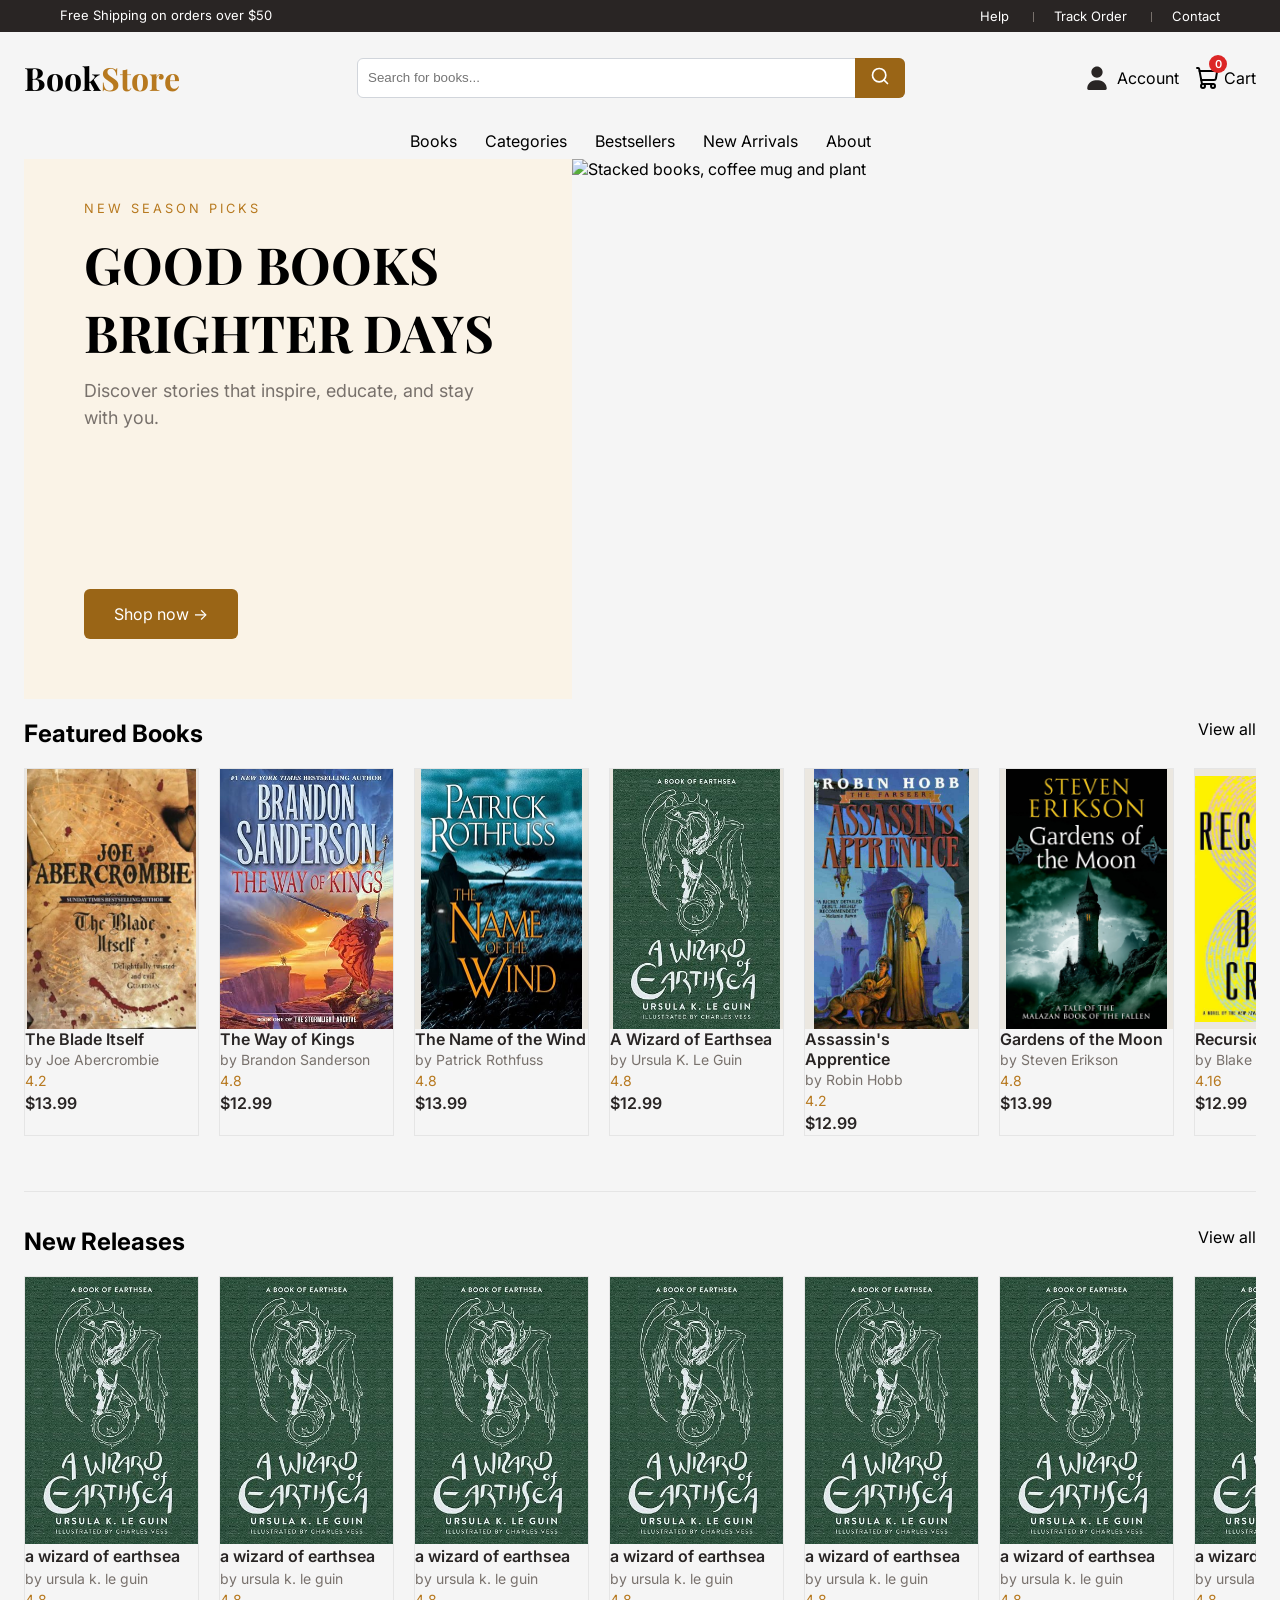
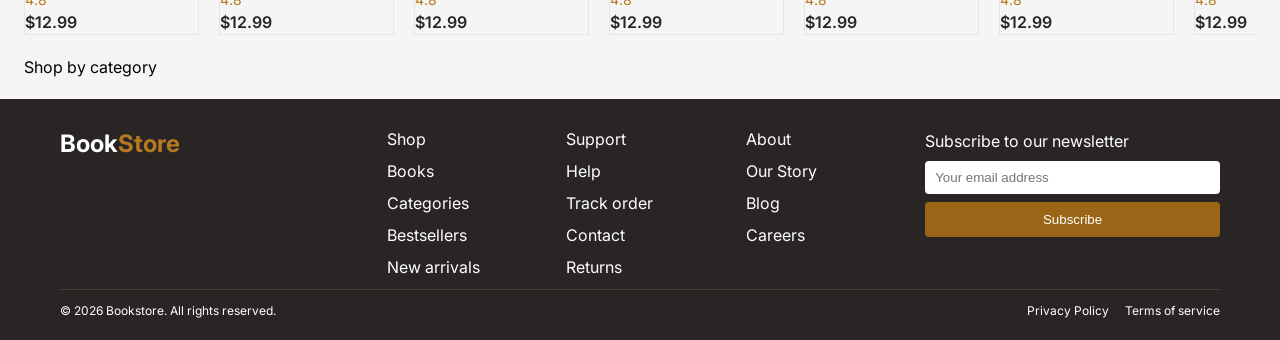
==== index.html @ 1096e8d1 "Baseline of the bookstore project, most of the design (home page, all-books page, checkout, cart 80 " ====
<!DOCTYPE html>
    <html>
        <head>
            <meta charset="UTF-8">
            <meta name="viewport" content="width=device-width, initial-scale=1.0">

            <link rel="preconnect" href="https://fonts.googleapis.com">
            <link rel="preconnect" href="https://fonts.gstatic.com" crossorigin>

            <link href="https://fonts.googleapis.com/css2?family=Inter:wght@400;500;600;700&family=Playfair+Display:wght@400;500;600;700&display=swap" rel="stylesheet">

            <title>BookStore</title>
            <link rel="stylesheet" href="index.css">
        </head>

        <body>
            <div class="main-container">
                <header class="header">
                    <div class="header-top">
                        <div class="header-top-left">
                            <p class="header-top-text">
                                Free Shipping on orders over $50
                            </p>
                        </div>

                        <div class="header-top-right">
                            <a href="#" class="header-top-link">
                                Help
                            </a>

                            <a href="#" class="header-top-link">
                                Track Order
                            </a>

                            <a href="#" class="header-top-link">
                                Contact
                            </a>
                        </div>
                    </div>

                    <div class="container">
                        <div class="header-bottom">
                            <h1>Book<span>Store</span></h1>


                            <div class="header-bottom-middle">
                                <input type="search" class="header-search" placeholder="Search for books...">

                                <button class="search-button">
                                    <svg xmlns="http://www.w3.org/2000/svg" width="20" height="20" viewBox="0 0 24 24" fill="none" stroke="currentColor" stroke-width="2" stroke-linecap="round" stroke-linejoin="round" class="search-icon lucide lucide-search"><path d="m21 21-4.34-4.34"/><circle cx="11" cy="11" r="8"/>
                                    </svg>
                                </button>
                                
                            </div>

                            <div class="header-bottom-right">

                                <a href="#" aria-label="account">
                                    <svg class="account-icon" xmlns="http://www.w3.org/2000/svg" viewBox="0 0 640 640"><path d="M320 312C386.3 312 440 258.3 440 192C440 125.7 386.3 72 320 72C253.7 72 200 125.7 200 192C200 258.3 253.7 312 320 312zM290.3 368C191.8 368 112 447.8 112 546.3C112 562.7 125.3 576 141.7 576L498.3 576C514.7 576 528 562.7 528 546.3C528 447.8 448.2 368 349.7 368L290.3 368z"/></svg>
                                    <span class="icon-label"> Account</span>
                                </a>

                                
                                <a href="cart.html" aria-label="cart">
                                    <svg xmlns="http://www.w3.org/2000/svg" width="24" height="24" viewBox="0 0 24 24" fill="none" stroke="currentColor" stroke-width="2" stroke-linecap="round" stroke-linejoin="round" class=" cart-icon lucide lucide-shopping-cart"><path d="m2.05 2.05 1.099-.028a1 1 0 0 1 1.008.815l2.69 14.347A1 1 0 0 0 7.83 18H18"/><path d="M4.563 5h16.435a1 1 0 0 1 .981 1.204l-1.026 6.226A2 2 0 0 1 18.962 14H6.25"/><circle cx="18" cy="20" r="2"/><circle cx="8" cy="20" r="2"/></svg>
                                    <span class="icon-label">Cart</span>
                                    <span class="cart-count">0</span>
                                </a>
                            </div>



                        </div>
                    </div>

                    <nav class="nav-menu">
                        <a class="nav-link" href="books.html">
                            Books
                        </a>

                        <a class="nav-link" href="books.html">
                            Categories
                        </a>
                        
                        <a class="nav-link" href="#">
                            Bestsellers
                        </a>

                        <a class="nav-link" href="#">
                            New Arrivals
                        </a>

                        <a class="nav-link" href="#">
                            About
                        </a>
                    </nav>
                </header>

                <section class="hero-section">
                    <div class="hero-content">
                        <div class="hero-content-text">
                            <p class="hero-eyebrow">
                                New season picks
                            </p>

                            <h2 class="hero-title">
                                GOOD BOOKS BRIGHTER DAYS
                            </h2>

                            <p class="hero-description">
                                Discover stories that inspire, educate, and stay with you.
                            </p>
                        </div>
                        
                        <a class="hero-button" href="books.html">
                            Shop now &rarr;
                        </a>
                    </div>

                    <img src="images/designer.png" alt="Stacked books, coffee mug and plant" class="hero-image">

                </section>

                <div class="container">
                    <main class="main-content">
                        <div class="featured-books-banner">
                            <h3 class="featured-books-title">
                                Featured Books
                            </h3>

                            <a class="view-all-link" href="#">
                                View all
                            </a>
                        </div>

                        <div class="featured-books-content">
                        </div>

                        <div class="new-releases-banner">
                            <h3 class="new-releases-title">
                                New Releases
                            </h3>

                            <a class="view-all-link" href="#">
                                View all
                            </a>
                        </div>


                        <div class="new-releases-content">
                            <div class="book-card">
                                <img src="images/a-wizard-of-earthsea.jpg" alt="A Wizard of Earthsea" class="book-image">

                                <p class="book-title">
                                    a wizard of earthsea
                                </p>
                                <p class="book-author">
                                    by ursula k. le guin
                                </p>

                                <p class="book-rating">
                                    4.8
                                </p>

                                <p class="book-price">
                                    $12.99
                                </p>
                            </div>
                            <div class="book-card">
                                <img src="images/a-wizard-of-earthsea.jpg" alt="A Wizard of Earthsea" class="book-image">

                                <p class="book-title">
                                    a wizard of earthsea
                                </p>
                                <p class="book-author">
                                    by ursula k. le guin
                                </p>

                                <p class="book-rating">
                                    4.8
                                </p>

                                <p class="book-price">
                                    $12.99
                                </p>
                            </div>

                            <div class="book-card">
                                <img src="images/a-wizard-of-earthsea.jpg" alt="A Wizard of Earthsea" class="book-image">

                                <p class="book-title">
                                    a wizard of earthsea
                                </p>
                                <p class="book-author">
                                    by ursula k. le guin
                                </p>

                                <p class="book-rating">
                                    4.8
                                </p>

                                <p class="book-price">
                                    $12.99
                                </p>
                            </div>

                            <div class="book-card">
                                <img src="images/a-wizard-of-earthsea.jpg" alt="A Wizard of Earthsea" class="book-image">

                                <p class="book-title">
                                    a wizard of earthsea
                                </p>
                                <p class="book-author">
                                    by ursula k. le guin
                                </p>

                                <p class="book-rating">
                                    4.8
                                </p>

                                <p class="book-price">
                                    $12.99
                                </p>
                            </div>

                            <div class="book-card">
                                <img src="images/a-wizard-of-earthsea.jpg" alt="A Wizard of Earthsea" class="book-image">

                                <p class="book-title">
                                    a wizard of earthsea
                                </p>
                                <p class="book-author">
                                    by ursula k. le guin
                                </p>

                                <p class="book-rating">
                                    4.8
                                </p>

                                <p class="book-price">
                                    $12.99
                                </p>
                            </div>

                            <div class="book-card">
                                <img src="images/a-wizard-of-earthsea.jpg" alt="A Wizard of Earthsea" class="book-image">

                                <p class="book-title">
                                    a wizard of earthsea
                                </p>
                                <p class="book-author">
                                    by ursula k. le guin
                                </p>

                                <p class="book-rating">
                                    4.8
                                </p>

                                <p class="book-price">
                                    $12.99
                                </p>
                            </div>

                            <div class="book-card">
                                <img src="images/a-wizard-of-earthsea.jpg" alt="A Wizard of Earthsea" class="book-image">

                                <p class="book-title">
                                    a wizard of earthsea
                                </p>
                                <p class="book-author">
                                    by ursula k. le guin
                                </p>

                                <p class="book-rating">
                                    4.8
                                </p>

                                <p class="book-price">
                                    $12.99
                                </p>
                            </div>

                            <div class="book-card">
                                <img src="images/a-wizard-of-earthsea.jpg" alt="A Wizard of Earthsea" class="book-image">

                                <p class="book-title">
                                    a wizard of earthsea
                                </p>
                                <p class="book-author">
                                    by ursula k. le guin
                                </p>

                                <p class="book-rating">
                                    4.8
                                </p>

                                <p class="book-price">
                                    $12.99
                                </p>
                            </div>

                            <div class="book-card">
                                <img src="images/a-wizard-of-earthsea.jpg" alt="A Wizard of Earthsea" class="book-image">

                                <p class="book-title">
                                    a wizard of earthsea
                                </p>
                                <p class="book-author">
                                    by ursula k. le guin
                                </p>

                                <p class="book-rating">
                                    4.8
                                </p>

                                <p class="book-price">
                                    $12.99
                                </p>
                            </div>

                            <div class="book-card">
                                <img src="images/a-wizard-of-earthsea.jpg" alt="A Wizard of Earthsea" class="book-image">

                                <p class="book-title">
                                    a wizard of earthsea
                                </p>
                                <p class="book-author">
                                    by ursula k. le guin
                                </p>

                                <p class="book-rating">
                                    4.8
                                </p>

                                <p class="book-price">
                                    $12.99
                                </p>
                            </div>
                        </div>

                        <div>
                            <p>
                                Shop by category
                            </p>
                        </div>
                        
                    </main>                
                </div>



                <footer class="footer">
                    <div class="top-footer">
                        <div class="footer-brand">
                            <h3 class="footer-title">
                                Book<span>Store</span>
                            </h3>

                            <div class="footer-socials">

                            </div>
                        </div>
                        <div class="footer-shop">
                            <a href="#">
                                Shop
                            </a>

                            <a href="#">
                                Books
                            </a>

                            <a href="#">
                                Categories
                            </a>

                            <a href="#">
                                Bestsellers
                            </a>

                            <a href="#">
                                New arrivals
                            </a>
                        </div>

                        <div class="footer-support">
                            <a href="#">
                                Support
                            </a>

                            <a href="#">
                                Help
                            </a>

                            <a href="#">
                                Track order
                            </a>

                            <a href="#">
                                Contact
                            </a>

                            <a href="#">
                                Returns
                            </a>
                        </div>

                        <div class="footer-about">
                            <a href="#">
                                About
                            </a>

                            <a href="#">
                                Our Story
                            </a>

                            <a href="#">
                                Blog
                            </a>

                            <a href="#">
                                Careers
                            </a>
                        </div>

                        <div class="footer-newsletter">
                            <p>Subscribe to our newsletter</p>
                            <input type="email" class="newsletter-input" placeholder="Your email address">
                            <button class="newsletter-button">
                                Subscribe
                            </button>
                        </div>
                    </div>

                    <div class="bottom-footer">
                        <p>
                            © 2026 Bookstore. All rights reserved.
                        </p>

                        <div class="bottom-footer-right">
                            <p>
                                Privacy Policy
                            </p>

                            <p>
                                Terms of service
                            </p>
                        </div>
                    </div>
                </footer>


            </div>
            <script src="scripts/index.js" type="module"></script>
            <script src="scripts/cart.js" type="module"></script>
        </body>
    </html>
---- index.css ----
:root{
    --card-width: 175px;
    /* Brand */
    --color-primary: #9A6516;        /* buttons, search button, focus border */
    --color-primary-dark: #7D5011;   /* hover state (new, same hue but darker) */
    --color-accent: #B7791F;         /* logo span, eyebrow, ratings */

    /* Neutrals */
    --color-dark: #292524;           /* top bar, footer, titles, prices */
    --color-dark-border: #44403c;    /* footer divider */
    --color-text-muted: #78716C;     /* authors, descriptions */
    --color-bg: rgb(245, 245, 245);  /* page background */
    --color-cream: #FAF3E7;          /* hero background */
    --color-surface: #ebe7e0;        /* book image background */
    --color-border: #e5e5e5;         /* cards, dividers */
    --color-input-border: #d1d5db;   /* search input */
}

* {
    box-sizing: border-box;
}

body{
    margin: 0;
    font-family: 'Inter', sans-serif;
    background-color: rgb(245, 245, 245);
}
h1{
    font-family: 'Playfair Display', serif;
}

p{
    margin: 0;
    line-height: 1.5;
}

a{
    text-decoration: none;
    color: inherit;
}

.container{
    max-width: 1400px;
    margin: 0 auto;
    width: 100%;
    padding: 0 24px;
}

/* HEADER */

.header{
    display: flex;
    flex-direction: column;
}

/* HEADER TOP */

.header-top{
    display: flex;
    justify-content: space-between;
    flex-direction: row;
    align-items: center;
    background-color: #292524;
    font-size: 13px;
    color: white;
    padding: 4px 60px;
}
.header-top-right{
    display: flex;
    flex-direction: row;
}
.header-top-link {
    padding: 4px 0;
}
.header-top-link:not(:last-child)::after {
    content: "";
    border-right: 1px solid #78716C;
    height: 10px;
    display: inline-block;
    margin: 0 20px;
    vertical-align: middle;
}

/* HEADER BOTTOM */

.header-bottom{
    display: grid;
    grid-template-columns: auto 1fr auto;
    align-items: center;
    justify-content: space-between;
    margin: 24px 0;
    gap: 20px;

}

.header-bottom h1{
    margin: 0;
}

.header-bottom-middle{
    position: relative;
    padding: 0 26px;
    width: 100%;
    max-width: 600px;
    justify-self: center;
}

.header-search{
    height: 40px;
    width: 100%;
    border: 1px solid #d1d5db;
    padding: 10px 56px 10px 10px;
    border-radius: 6px;
}

.header-search:focus{
    outline: none;
    border-color: var(--color-primary);
    box-shadow: 0 0 0 2px rgba(183, 121, 31, 0.15);
}

.search-button{
    position: absolute;
    right: 26px;
    top: 0;
    height: 100%;
    width: 50px;
    background-color: var(--color-primary);
    border: none;
    border-radius: 0 6px 6px 0;
    cursor: pointer;
}
.search-icon{
    color: white;
    padding: 0px;
}

.header-bottom-right{
    display: flex;
    gap: 16px;
}

.header-bottom h1 span{
    color: #B7791F;
}

.header-bottom-right a{
    display: flex;
    align-items: center;
    position: relative;
}

.cart-count{
    position: absolute;
    top: -8px;
    left: 14px;
    min-width: 18px;
    height: 18px;
    padding: 0 5px;
    border-radius: 9px;
    background-color: #dc2626;
    color: white;
    font-size: 11px;
    font-weight: 600;
    line-height: 18px;
    text-align: center;
}

.account-icon{
    width: 30px;
    height: 30px;
    margin-right: 5px;
    fill: #292524;
}
.cart-icon{
    margin-right: 5px;
}

/* NAVIGATION MENU */

.nav-menu{
    display: flex;
    flex-direction: row;
    justify-content: center;
    gap: 20px;
}

.nav-link{
    padding: 8px 4px;
}

/* HERO SECTION */

.hero-section{
    display: flex;
    flex-direction: row;
    max-width: 1400px;
    margin: 0 auto;
    width: 100%;
    padding: 0 24px;
}

.hero-content{
    display: flex;
    flex-direction: column;
    justify-content: space-between;
    flex: 1;
    background-color: #FAF3E7;
    padding: 40px 60px 60px 60px;
}

.hero-image{
    width: 100%;
    flex: 1.6;
    object-fit: cover;
    height: 60vh;
    object-position: center 75%;
}

.hero-title{
    font-family: 'Playfair Display', serif;
    font-size: clamp(32px, 4vw, 56px);
    margin: 12px 0;
}

.hero-eyebrow{
    font-size: clamp(11px, 1vw, 14px);
    color:#B7791F;
    letter-spacing: 3px;
    text-transform: uppercase;
}

.hero-description{
    font-size: clamp(14px, 1.4vw, 20px);
    color: #78716C;
}

.hero-button{
    background-color: var(--color-primary);
    font-size: 16px;
    color: white;
    border: none;
    border-radius: 6px;
    padding: 15px 30px;
    margin-top: 20px;
    cursor: pointer;
    align-self: flex-start;
}

/* MAIN CONTENT */

.main-content{
    display: flex;
    flex-direction: column;
    gap: 20px;
    padding: 20px 0;
}

.featured-books-content{
    display: flex;
    flex-direction: row;
    gap: 20px;
    overflow-x: auto;
}

.featured-books-title, .new-releases-title{
    margin: 0;
    font-size: 24px;
}

.featured-books-banner{
    display: flex;
    justify-content: space-between;
}

.new-releases-banner{
    display: flex;
    justify-content: space-between;
    border-top: 1px solid #e5e5e5;
    padding-top: 35px;
    margin-top: 35px;
}

.book-card{
    display: flex;
    flex-direction: column;
    flex-shrink: 0;
    width: var(--card-width);
    border: #e5e5e5 solid 1px;
}

.book-image-container{
    aspect-ratio: 2 / 3;
    background: #ebe7e0;
    overflow: hidden;
}

.book-image{
    width: 100%;
    height: 100%;
    object-fit: contain;
}

.book-title{
    font-size: 16px;
    font-weight: 600;
    color: #292524;
}

.book-author{
    font-size: 14px;
    color: #78716C;
}

.book-rating{
    font-size: 14px;
    color: #B7791F;
}

.book-price{
    font-size: 16px;
    font-weight: 600;
    color: #292524;
}

.new-releases-content{
    display: flex;
    flex-direction: row;
    gap: 20px;
    overflow-x: auto;
}

/* FOOTER */

.footer{
    background-color: #292524;
    color: white;
    padding: 30px 60px 20px 60px;
}

.top-footer{
    display: grid;
    grid-template-columns: 2fr repeat(3, 1fr) 2fr;
    gap: 32px;
}

.newsletter-input, .newsletter-button{
    width: 100%;
}

.footer-title{
    font-size: 24px;
    margin: 0;
}

.footer-brand{
    display: flex;
    flex-direction: column;
}

.footer-shop{
    display: flex;
    flex-direction: column;
    gap: 12px;
}
.footer-support{
    display: flex;
    flex-direction: column;
    gap: 12px;
}

.footer-about{
    display: flex;
    flex-direction: column;
    gap: 12px;
}

.footer-newsletter{
    display: flex;
    flex-direction: column;
    gap: 8px;
}

.footer h3 span{
    color: #B7791F;
}

.bottom-footer p{
    font-size: 12px;
}

.bottom-footer{
    display: flex;
    justify-content: space-between;
    margin-top: 12px;
    border-top: 1px solid #44403c;
    padding-top: 12px;
}
.bottom-footer-right{
    display: flex;
    gap: 16px;
}

.newsletter-button{
    padding: 10px;
    background-color: var(--color-primary);
    color: white;
    border: none;
    border-radius: 4px;
    cursor: pointer;
}

.newsletter-input{
    padding: 9px 10px;
    border-radius: 4px;
    border: none;
}

/* MEDIA QUERIES */

@media (max-width: 935px){
    .header-bottom, .header-top{
        padding: 4px 16px;
    }
    .header-bottom{
    display: grid;
    grid-template-columns: auto auto;
    grid-template-areas: 
    "logo actions"
    "search search"
    ;
    align-items: center;
    
    }
    .header-bottom h1{grid-area: logo;}
    .header-bottom-middle{
        grid-area: search; 
        max-width: 100%;
        padding: 0;
    }
    .search-button{
        right: 0;
    }
    .header-bottom-right{grid-area: actions;}

    .top-footer{
        grid-template-columns: repeat(3, 1fr);
    }

    .footer-brand, .footer-newsletter{
        grid-column: 1/-1;
    }

}

@media (max-width: 768px){
    .hero-section{
        flex-direction: column;
    }
    .hero-content{
        padding: 20px 16px 40px 16px;
    }
    .hero-image{
        height: auto;
        max-height: 400px;
        object-position: center;
    }
}


@media (max-width: 640px){
    .nav-menu{
        overflow-x: auto;
        justify-content: safe center;
        padding: 4px 16px;
    }
    .nav-link{
        flex-shrink: 0;
    }
}

@media (max-width: 520px){
    .icon-label{
        display: none;
    }
    .account-icon,
    .cart-icon{
        margin-right: 0;
    }
    .header-bottom h1{
        font-size: 24px;
    }
    .header-top{
        flex-direction: column;
        padding: 4px 16px;
    }

    .top-footer{
        grid-template-columns: repeat(2, 1fr);
    }
    .footer{
        padding: 30px 16px 20px;
    }

    .bottom-footer{
        flex-direction: column;
        gap: 8px;
    }
}
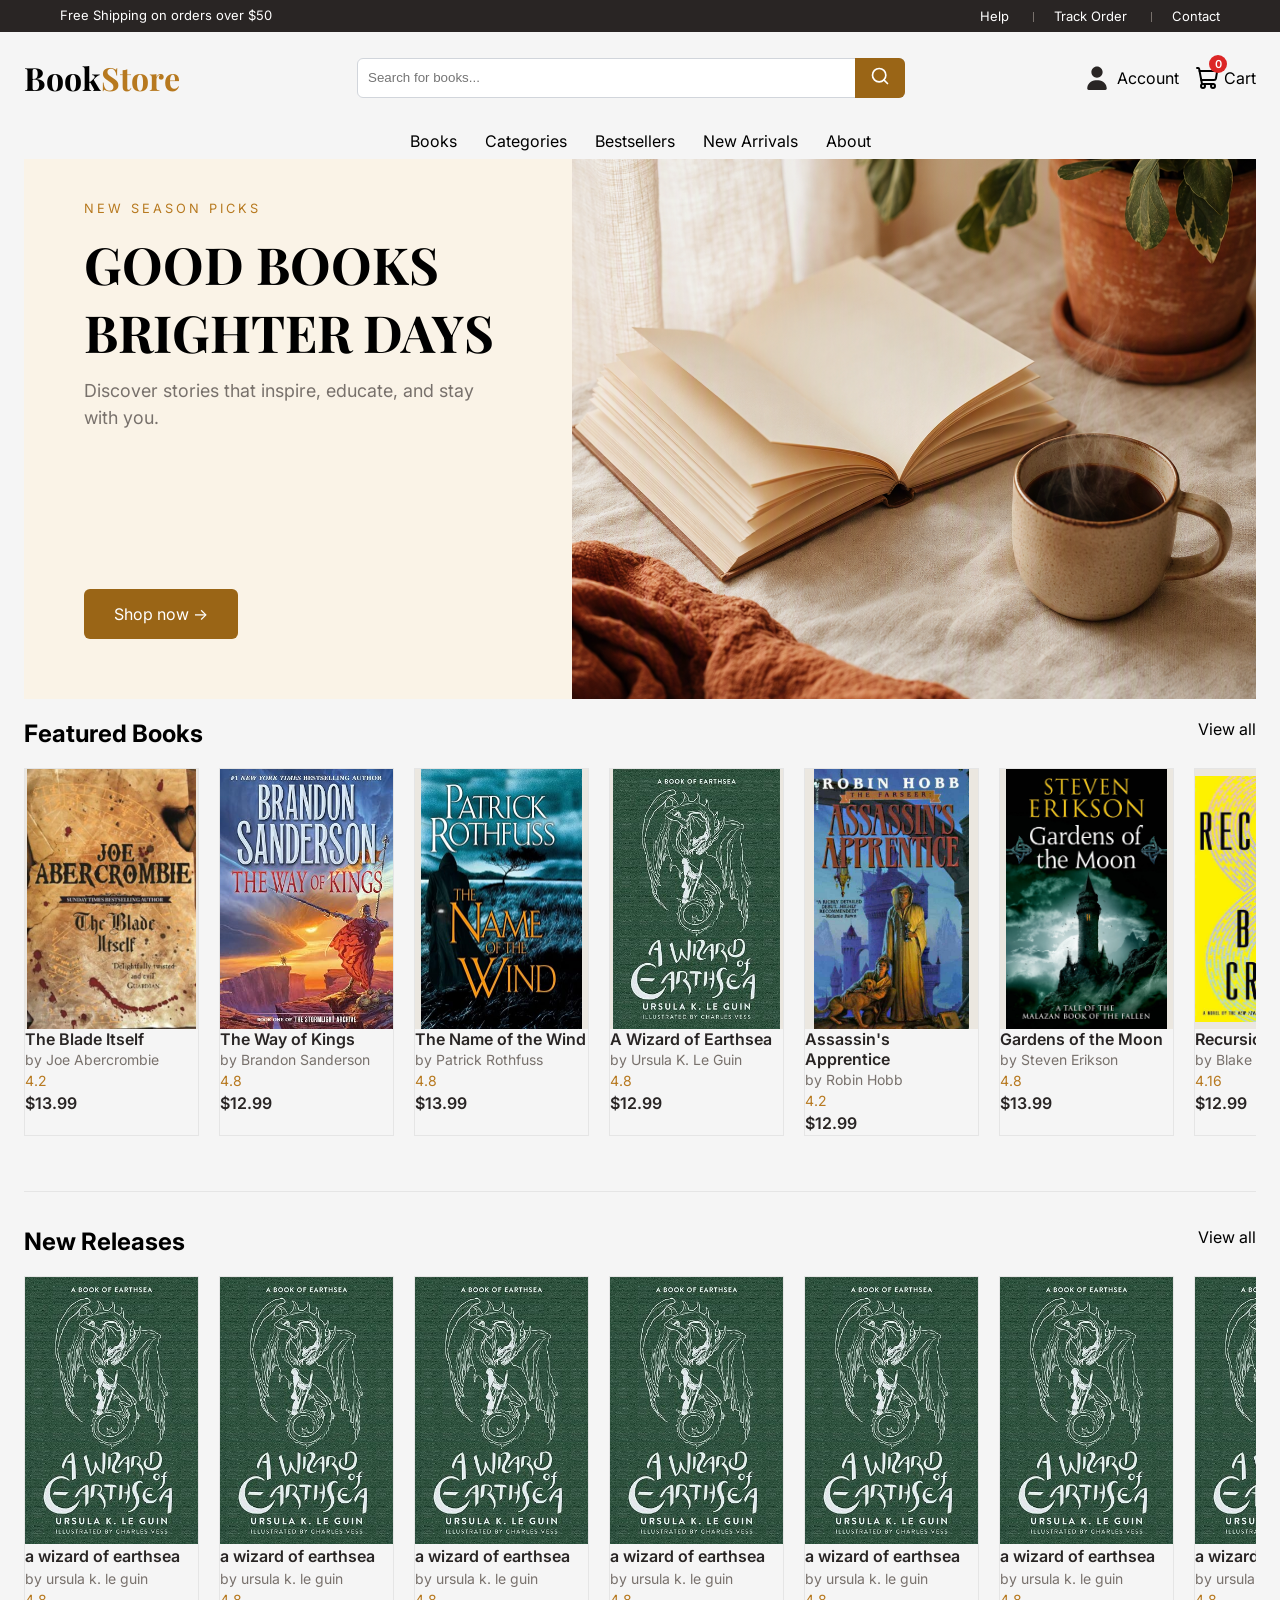
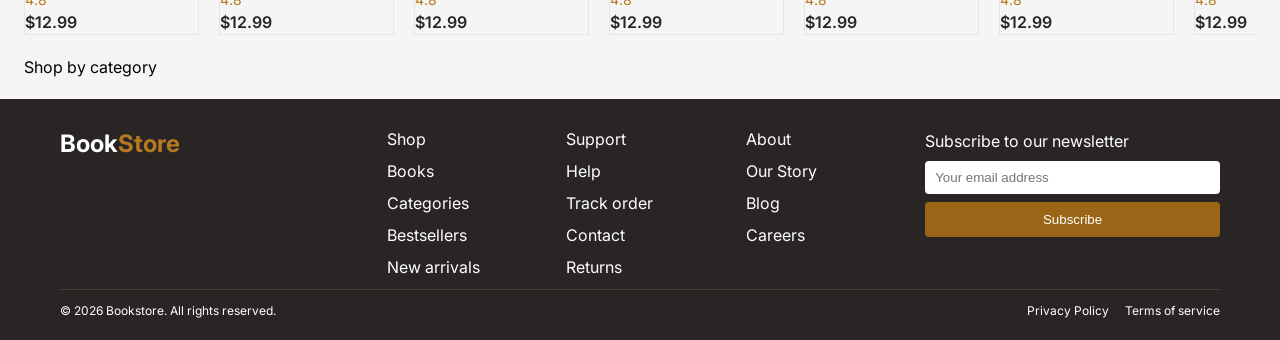
==== commit e97d1f1f: "Fixed3" ====
--- a/index.html
+++ b/index.html
@@ -117,7 +117,7 @@
                         </a>
                     </div>
 
-                    <img src="images/designer.png" alt="Stacked books, coffee mug and plant" class="hero-image">
+                    <img src="./images/Designer.png" alt="Stacked books, coffee mug and plant" class="hero-image">
 
                 </section>
 
